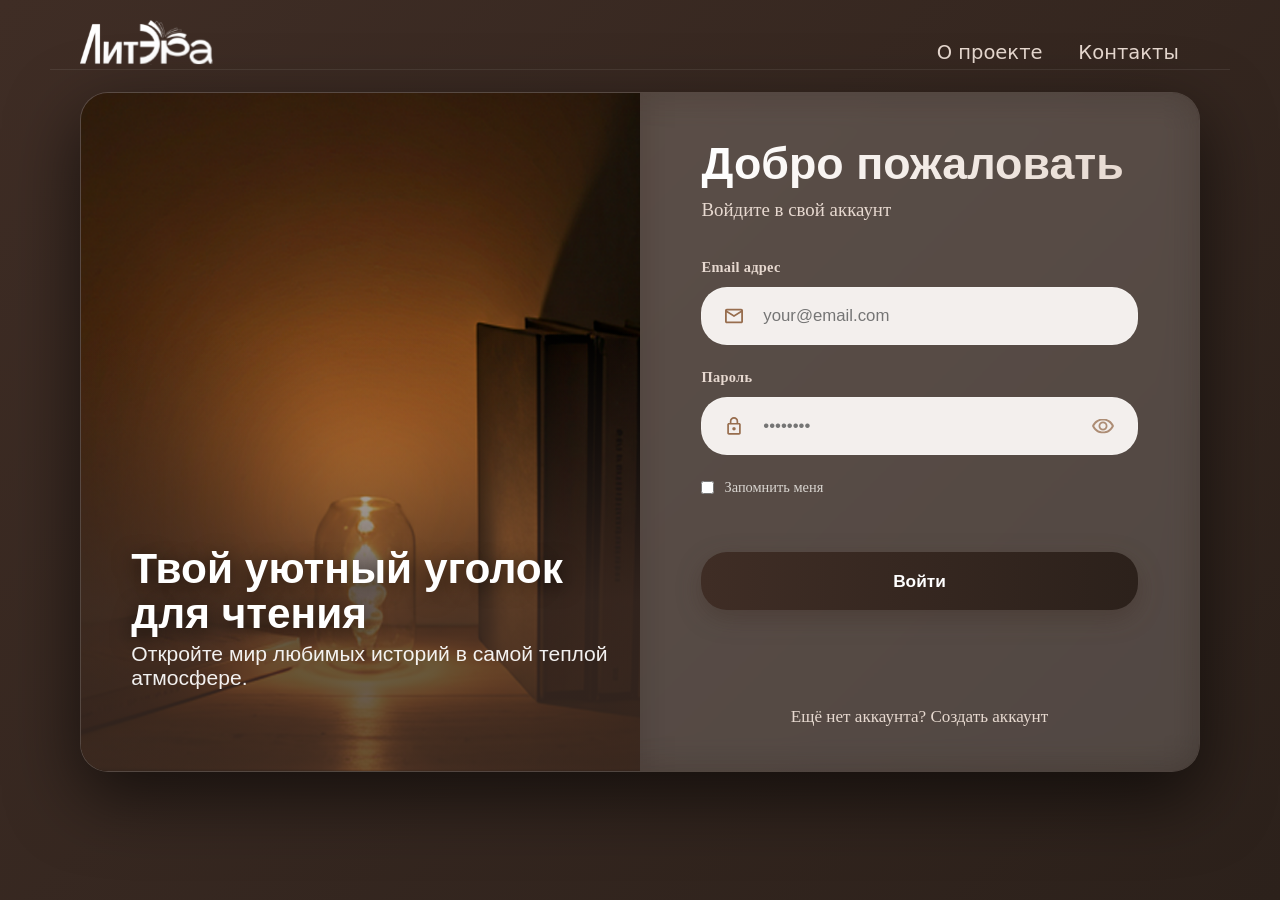
==== frontend/log.html @ 0c06b68d "new structure" ====
<!DOCTYPE html>
<html lang="ru">
<head>
    <meta charset="UTF-8">
    <meta name="viewport" content="width=device-width, initial-scale=1.0">
    <title>Вход • ЛитЭра</title>
    <link rel="stylesheet" href="css/log.css">
</head>
<body>

<div class="header_container">
    <div class="logo"><img src="log_img/Logo.svg" alt="ЛитЭра"></div>
    <div class="nav">
        <a href="#" class="tooltip-trigger" data-tooltip="about">О проекте</a>
        <a href="#" class="tooltip-trigger" data-tooltip="contact">Контакты</a>
    </div>
</div>
<hr>

<div class="autorization">
    <div class="left-part">
        <div class="left-text">
            <div class="your_ygolok">Твой уютный уголок для чтения</div>
            <div class="sub_your_ygolok">Откройте мир любимых историй в самой теплой атмосфере.</div>
        </div>
    </div>

    <div class="right-part">
        <div class="welcome">Добро пожаловать</div>
        <div class="account">Войдите в свой аккаунт</div>

        <div class="email_password">Email адрес</div>
        <div class="input-wrapper">
            <img src="log_img/email_icon.svg" class="input-icon" alt="">
            <input type="email" id="email" placeholder="your@email.com" required>
        </div>

        <div class="email_password">Пароль</div>
        <div class="input-wrapper">
            <img src="log_img/lock_icon.svg" class="input-icon" alt="">
            <input type="password" id="password" placeholder="••••••••" required>
            <img src="log_img/opened_eye_icon.svg" id="togglePassword" class="toggle-password" alt="">
        </div>

        <div class="me">
            <input type="checkbox" id="remember">
            <label for="remember">Запомнить меня</label>
        </div>

        <button id="loginBtn">Войти</button>

        <div class="none_account">
            Ещё нет аккаунта? <a href="register.html">Создать аккаунт</a>
        </div>
    </div>
</div>

<!-- TOOLTIP О ПРОЕКТЕ -->
<div class="tooltip" id="tooltip-about">
    <div class="tooltip-content">
        <p>«LitEra» - удобная платформа для чтения книг со встроенным трекером прогресса.</p>
        <p>Наша задача - сделать чтение книг не только комфортным, но и мотивирующим, позволяющую отслеживать чтение, ставить цели и анализировать привычки.</p>
    </div>
</div>

<!-- TOOLTIP КОНТАКТЫ -->
<div class="tooltip" id="tooltip-contact">
    <div class="tooltip-content">
        <p><strong>Есть вопросы или предложения?</strong></p>
        <div class="email-container">
            <span id="email-text">litera@gmail.com</span>
            <button class="copy-btn" id="copy-email-btn">📋</button>
        </div>
        <p>Мы всегда рады помочь Вам и услышать Ваши идеи для развития «LitEra», а также открыты к диалогу и сотрудничеству.</p>
    </div>
</div>

<script src="js/log.js"></script>
<script src="js/api.js"></script>
<script src="js/api-integration.js"></script>
</body>
</html>
---- frontend/css/log.css ----
@font-face {
    font-family: "Inter";
    src: url("../fonts/Inter-VariableFont_opsz,wght.ttf");
}

@font-face {
    font-family: "Lora";
    src: url("../fonts/Lora.ttf");
}

*,
*::before,
*::after {
    margin: 0;
    padding: 0;
    box-sizing: border-box;
}

html, body {
    height: 100%;
    overflow: hidden;
    background: linear-gradient(135deg, #3F2D25 0%, #2C211B 100%);
    font-family: "Inter", system-ui, sans-serif;
    color: white;
}

/* ==================== HEADER ==================== */
.header_container {
    display: flex;
    align-items: flex-end;
    justify-content: space-between;
    max-width: 1180px;
    margin: 0 auto;
    padding: 20px 4% 0 30px;
    width: 100%;
    gap: 2rem;
}

.header_container .logo img {
    height: 45px;
}

.header_container .nav {
    display: flex;
    align-items: center;
    gap: clamp(1.4rem, 2.8vw, 2.4rem);
    font-size: clamp(1.05rem, 2.2vw, 1.22rem);
    font-weight: 500;
    margin-bottom: 0.32rem;
}

.header_container .nav a {
    color: #E7D9D0;
    text-decoration: none;
    transition: color 0.3s ease;
}

.header_container .nav a:hover {
    color: white;
}

hr {
    max-width: 1180px;
    margin: 0 auto 1.4rem;
    height: 1px;
    background: rgba(255,255,255,0.08);
    border: none;
}

/* ==================== AUTH CONTAINER ==================== */
.autorization {
    width: 100%;
    max-width: 1120px;
    height: 78vh;
    max-height: 680px;
    border-radius: 28px;
    overflow: hidden;
    display: grid;
    grid-template-columns: 1fr 1fr;
    box-shadow: 0 25px 70px rgba(0, 0, 0, 0.6);
    margin: 0 auto;
    background: rgba(255,255,255,0.06);
    backdrop-filter: blur(16px);
    border: 1px solid rgba(255,255,255,0.1);
}

.left-part {
    background-image: url("../log_img/background_left_part.png");
    background-size: cover;
    background-position: center;
    position: relative;
    display: flex;
    align-items: flex-end;
}

.left-part::before {
    content: '';
    position: absolute;
    inset: 0;
    background: linear-gradient(to top, rgba(63,45,37,0.78) 25%, transparent 65%);
}

.left-text {
    position: absolute;
    left: 9%;
    bottom: 12%;
    display: flex;
    flex-direction: column;
    gap: 6px;
}

.your_ygolok {
    font-family: "Inter", sans-serif;
    font-weight: 700;
    font-size: clamp(1.85rem, 4.2vw, 2.65rem);
    line-height: 1.05;
    color: #fff;
    text-shadow: 0 4px 20px rgba(0,0,0,0.6);
}

.sub_your_ygolok {
    font-family: "Inter", sans-serif;
    font-weight: 500;
    font-size: clamp(1.05rem, 2.3vw, 1.32rem);
    color: rgba(255,255,255,0.93);
}

/* Правая часть */
.right-part {
    padding: 8% 11%;
    display: flex;
    flex-direction: column;
    background: rgba(255,255,255,0.07);
    backdrop-filter: blur(20px);
}

.welcome {
    font-family: "Inter", sans-serif;
    font-weight: 700;
    font-size: clamp(2.1rem, 4.5vw, 2.8rem);
    margin-bottom: 0.6rem;
    background: linear-gradient(90deg, #fff, #E7D9D0);
    -webkit-background-clip: text;
    -webkit-text-fill-color: transparent;
}

.account {
    font-family: "Lora", serif;
    color: #E7D9D0;
    font-size: 1.18rem;
    margin-bottom: 2.4rem;
}

.email_password {
    font-family: "Lora", serif;
    color: #E7D9D0;
    font-weight: 600;
    font-size: 0.9rem;
    margin-bottom: 0.7rem;
    letter-spacing: 0.3px;
}

.input-wrapper {
    position: relative;
    margin-bottom: 1.5rem;
}

.input-wrapper input {
    width: 100%;
    height: 58px;
    border: 1.5px solid rgba(255,255,255,0.15);
    border-radius: 26px;
    background: rgba(253, 250, 248, 0.95);
    padding: 0 3.8rem 0 3.8rem;
    font-size: 1.05rem;
    color: #3F2D25;
    outline: none;
    transition: all 0.3s ease;
}

.input-wrapper input:focus {
    border-color: #E7D9D0;
    box-shadow: 0 0 0 4px rgba(231, 217, 208, 0.25);
}

.input-icon {
    position: absolute;
    left: 1.45rem;
    top: 50%;
    transform: translateY(-50%);
    width: 18px;
    height: 18px;
    pointer-events: none;
    z-index: 2;
}

.toggle-password {
    position: absolute;
    right: 1.45rem;
    top: 50%;
    transform: translateY(-50%);
    width: 22px;
    height: 15px;
    cursor: pointer;
    z-index: 3;
    opacity: 0.75;
}

.toggle-password:hover {
    opacity: 1;
}

#loginBtn {
    background: linear-gradient(90deg, #3F2D25, #2C211B);
    width: 100%;
    height: 58px;
    border: none;
    border-radius: 26px;
    color: white;
    font-family: "Inter", sans-serif;
    font-weight: 700;
    font-size: 1.08rem;
    cursor: pointer;
    margin: 1.5rem 0 1.8rem 0;
    box-shadow: 0 8px 25px rgba(63, 45, 37, 0.4);
    transition: all 0.4s ease;
}

#loginBtn:hover {
    transform: translateY(-3px);
    box-shadow: 0 12px 30px rgba(63, 45, 37, 0.5);
}

.me {
    font-family: "Lora", serif;
    color: #D9D5D0;
    font-size: 0.9rem;
    display: flex;
    align-items: center;
    gap: 10px;
    margin-bottom: 2rem;
    cursor: pointer;
}

.none_account {
    font-family: "Lora", serif;
    color: #E7D9D0;
    font-size: 1.07rem;
    text-align: center;
    margin-top: auto;
}

.none_account a {
    color: #E7D9D0;
    text-decoration: none;
}

.none_account a:hover {
    color: white;
    text-decoration: underline;
}

/* Адаптив */
@media (max-width: 992px) {
    .autorization {
        grid-template-columns: 1fr;
        height: auto;
        max-height: none;
        min-height: 620px;
        margin: 20px 4%;
    }
    .left-part { height: 280px; order: -1; }
    .right-part { padding: 10% 9%; }
}

@media (max-width: 576px) {
    .autorization { margin: 15px 4%; border-radius: 22px; }
    .left-part { height: 240px; }
}

/* ==================== TOOLTIP ==================== */
.tooltip {
    position: absolute;
    display: none;
    background: #2C211B;
    border: 1px solid #E7D9D0;
    border-radius: 16px;
    padding: 24px 28px;
    box-shadow: 0 20px 50px rgba(0, 0, 0, 0.7);
    z-index: 1000;
    width: 420px;
    pointer-events: all;
}

.tooltip-content p {
    margin-bottom: 14px;
    line-height: 1.65;
    color: #E7D9D0;
}

.tooltip-content p:last-child {
    margin-bottom: 0;
}

.email-container {
    background: rgba(255,255,255,0.1);
    border: 1px solid rgba(231, 217, 208, 0.3);
    border-radius: 12px;
    padding: 12px 16px;
    display: flex;
    align-items: center;
    justify-content: space-between;
    margin: 16px 0;
    font-size: 1.2rem;
}

.copy-btn {
    background: none;
    border: none;
    font-size: 1.4rem;
    cursor: pointer;
    padding: 6px 10px;
    border-radius: 8px;
}

.copy-btn:hover {
    background: rgba(231, 217, 208, 0.2);
}
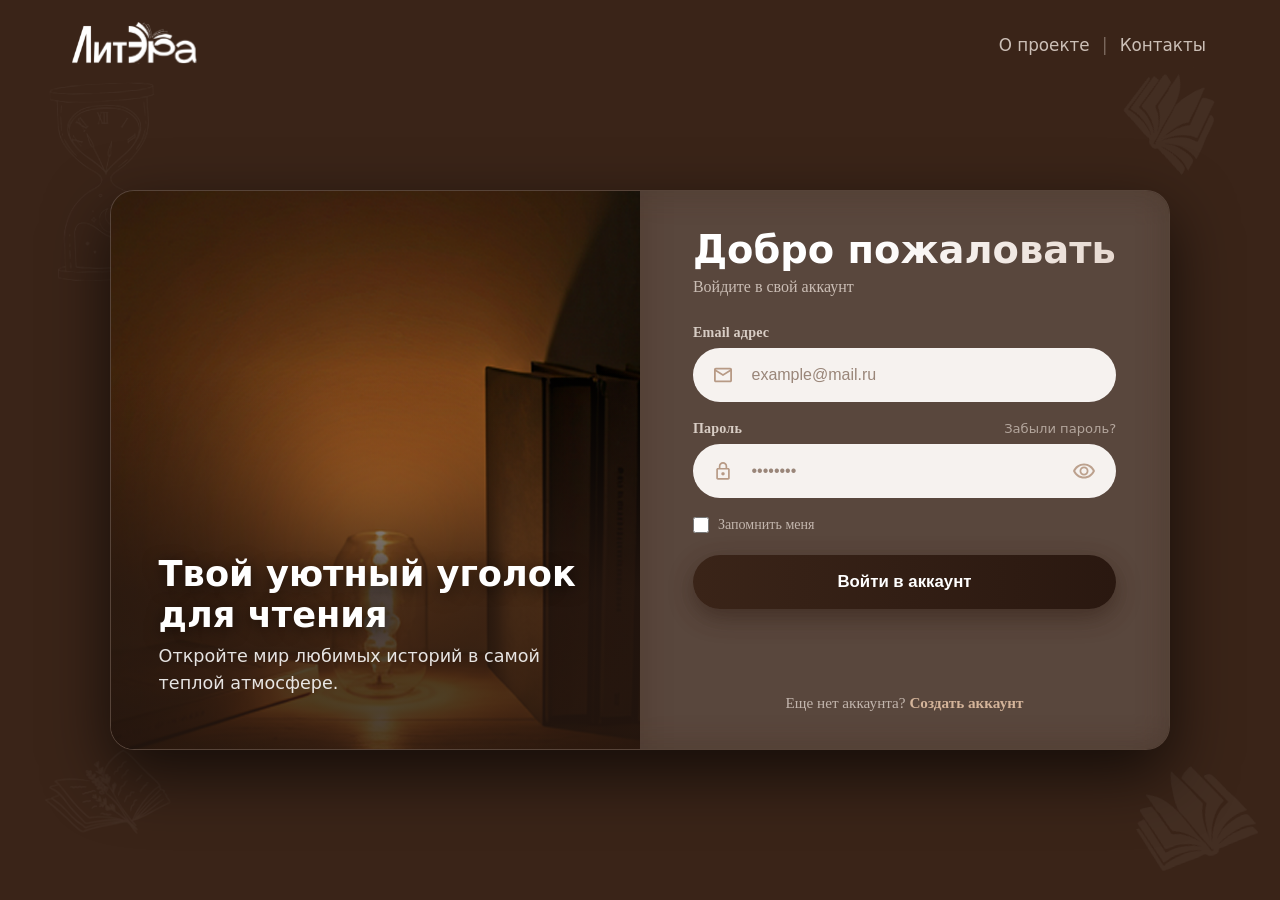
==== commit 396e22af: "починил читалку, обновил полки, пофиксил мобильную версию" ====
--- a/frontend/log.html
+++ b/frontend/log.html
@@ -4,76 +4,123 @@
     <meta charset="UTF-8">
     <meta name="viewport" content="width=device-width, initial-scale=1.0">
     <title>Вход • ЛитЭра</title>
-    <link rel="stylesheet" href="css/log.css">
+    <link rel="stylesheet" href="css/auth.css">
 </head>
 <body>
 
-<div class="header_container">
-    <div class="logo"><img src="log_img/Logo.svg" alt="ЛитЭра"></div>
-    <div class="nav">
-        <a href="#" class="tooltip-trigger" data-tooltip="about">О проекте</a>
-        <a href="#" class="tooltip-trigger" data-tooltip="contact">Контакты</a>
-    </div>
+<!-- Декоративные спрайты фона -->
+<div class="bg-decor" aria-hidden="true">
+    <img src="log_img/book.svg"  class="decor decor--tl" alt="">
+    <img src="log_img/book2.svg" class="decor decor--tr" alt="">
+    <img src="log_img/book3.svg" class="decor decor--bl" alt="">
+    <img src="log_img/book4.svg" class="decor decor--br" alt="">
 </div>
-<hr>
 
-<div class="autorization">
-    <div class="left-part">
-        <div class="left-text">
-            <div class="your_ygolok">Твой уютный уголок для чтения</div>
-            <div class="sub_your_ygolok">Откройте мир любимых историй в самой теплой атмосфере.</div>
-        </div>
-    </div>
+<!-- Шапка -->
+<header class="auth-header">
+    <a href="#" class="auth-logo">
+        <img src="log_img/Logo.svg" alt="ЛитЭра">
+    </a>
+    <nav class="auth-nav">
+        <button class="auth-nav__link tooltip-trigger" data-tooltip="about">О проекте</button>
+        <span class="auth-nav__sep">|</span>
+        <button class="auth-nav__link tooltip-trigger" data-tooltip="contact">Контакты</button>
+    </nav>
+</header>
 
-    <div class="right-part">
-        <div class="welcome">Добро пожаловать</div>
-        <div class="account">Войдите в свой аккаунт</div>
+<!-- Основной блок -->
+<main class="auth-wrap">
+    <div class="auth-card">
 
-        <div class="email_password">Email адрес</div>
-        <div class="input-wrapper">
-            <img src="log_img/email_icon.svg" class="input-icon" alt="">
-            <input type="email" id="email" placeholder="your@email.com" required>
+        <!-- Левая часть — фото -->
+        <div class="auth-card__left">
+            <div class="auth-card__left-text">
+                <p class="auth-card__tagline">Твой уютный уголок для чтения</p>
+                <p class="auth-card__sub">Откройте мир любимых историй в самой теплой атмосфере.</p>
+            </div>
         </div>
 
-        <div class="email_password">Пароль</div>
-        <div class="input-wrapper">
-            <img src="log_img/lock_icon.svg" class="input-icon" alt="">
-            <input type="password" id="password" placeholder="••••••••" required>
-            <img src="log_img/opened_eye_icon.svg" id="togglePassword" class="toggle-password" alt="">
+        <!-- Правая часть — форма -->
+        <div class="auth-card__right">
+            <h1 class="auth-title">Добро пожаловать</h1>
+            <p class="auth-subtitle">Войдите в свой аккаунт</p>
+
+            <label class="auth-label" for="email">Email адрес</label>
+            <div class="auth-input-wrap">
+                <img src="log_img/email_icon.svg" class="auth-input-icon" alt="">
+                <input type="email" id="email" class="auth-input"
+                       placeholder="example@mail.ru" autocomplete="email" required>
+            </div>
+
+            <div class="auth-label-row">
+                <label class="auth-label" for="password">Пароль</label>
+                <a href="#" class="auth-forgot">Забыли пароль?</a>
+            </div>
+            <div class="auth-input-wrap">
+                <img src="log_img/lock_icon.svg" class="auth-input-icon" alt="">
+                <input type="password" id="password" class="auth-input"
+                       placeholder="••••••••" autocomplete="current-password" required>
+                <img src="log_img/opened_eye_icon.svg" id="togglePassword"
+                     class="auth-eye" alt="Показать пароль">
+            </div>
+
+            <label class="auth-remember">
+                <input type="checkbox" id="remember">
+                <span>Запомнить меня</span>
+            </label>
+
+            <button id="loginBtn" class="auth-btn">Войти в аккаунт</button>
+
+            <p class="auth-switch">
+                Еще нет аккаунта?
+                <a href="register.html" class="auth-switch__link">Создать аккаунт</a>
+            </p>
         </div>
 
-        <div class="me">
-            <input type="checkbox" id="remember">
-            <label for="remember">Запомнить меня</label>
-        </div>
+    </div>
+</main>
 
-        <button id="loginBtn">Войти</button>
-
-        <div class="none_account">
-            Ещё нет аккаунта? <a href="register.html">Создать аккаунт</a>
-        </div>
+<!-- Тултип: О проекте -->
+<div class="auth-tooltip" id="tooltip-about" role="dialog" aria-label="О проекте">
+    <div class="auth-tooltip__deco" aria-hidden="true">
+        <img src="log_img/book.svg" alt="">
+    </div>
+    <p class="auth-tooltip__text">
+        «LitEra» — удобная платформа для чтения книг со встроенным трекером прогресса.
+        Наша задача — сделать чтение книг не только комфортным, но и мотивирующим,
+        позволяющую отслеживать чтение, ставить цели и анализировать привычки.
+    </p>
+    <div class="auth-tooltip__deco auth-tooltip__deco--br" aria-hidden="true">
+        <img src="log_img/book2.svg" alt="">
     </div>
 </div>
 
-<!-- TOOLTIP О ПРОЕКТЕ -->
-<div class="tooltip" id="tooltip-about">
-    <div class="tooltip-content">
-        <p>«LitEra» - удобная платформа для чтения книг со встроенным трекером прогресса.</p>
-        <p>Наша задача - сделать чтение книг не только комфортным, но и мотивирующим, позволяющую отслеживать чтение, ставить цели и анализировать привычки.</p>
+<!-- Тултип: Контакты -->
+<div class="auth-tooltip" id="tooltip-contact" role="dialog" aria-label="Контакты">
+    <div class="auth-tooltip__deco" aria-hidden="true">
+        <img src="log_img/book3.svg" alt="">
+    </div>
+    <p class="auth-tooltip__heading">Есть вопросы или предложения?</p>
+    <div class="auth-tooltip__email-row">
+        <span id="email-text" class="auth-tooltip__email">litera@gmail.com</span>
+        <button class="auth-tooltip__copy" id="copy-email-btn" aria-label="Скопировать email">
+            <svg viewBox="0 0 20 20" fill="none" width="18" height="18">
+                <rect x="7" y="7" width="10" height="11" rx="2" stroke="currentColor" stroke-width="1.6"/>
+                <path d="M13 7V5a2 2 0 0 0-2-2H5a2 2 0 0 0-2 2v8a2 2 0 0 0 2 2h2" stroke="currentColor" stroke-width="1.6"/>
+            </svg>
+        </button>
+    </div>
+    <p class="auth-tooltip__text">
+        Мы всегда рады помочь Вам и услышать Ваши идеи для развития «LitEra»,
+        а также открыты к диалогу и сотрудничеству.
+    </p>
+    <div class="auth-tooltip__deco auth-tooltip__deco--br" aria-hidden="true">
+        <img src="log_img/book4.svg" alt="">
     </div>
 </div>
 
-<!-- TOOLTIP КОНТАКТЫ -->
-<div class="tooltip" id="tooltip-contact">
-    <div class="tooltip-content">
-        <p><strong>Есть вопросы или предложения?</strong></p>
-        <div class="email-container">
-            <span id="email-text">litera@gmail.com</span>
-            <button class="copy-btn" id="copy-email-btn">📋</button>
-        </div>
-        <p>Мы всегда рады помочь Вам и услышать Ваши идеи для развития «LitEra», а также открыты к диалогу и сотрудничеству.</p>
-    </div>
-</div>
+<!-- Оверлей для закрытия тултипа -->
+<div class="tooltip-overlay" id="tooltip-overlay"></div>
 
 <script src="js/log.js"></script>
 <script src="js/api.js"></script>
--- a/frontend/css/auth.css
+++ b/frontend/css/auth.css
@@ -0,0 +1,486 @@
+/* ============================================================
+   auth.css — страницы входа и регистрации ЛитЭра
+   ============================================================ */
+
+@font-face {
+    font-family: "Inter";
+    src: url("../fonts/Inter-VariableFont_opsz,wght.ttf");
+}
+@font-face {
+    font-family: "Lora";
+    src: url("../fonts/Lora.ttf");
+}
+
+*, *::before, *::after { margin: 0; padding: 0; box-sizing: border-box; }
+
+html, body {
+    min-height: 100%;
+    overflow-x: hidden;
+    overflow-y: auto;
+    background: #3a2418;
+    font-family: "Inter", system-ui, sans-serif;
+    color: #f0e6de;
+}
+
+/* ── Фоновые декоративные спрайты ─────────────────────────── */
+.bg-decor {
+    position: fixed;
+    inset: 0;
+    pointer-events: none;
+    z-index: 0;
+    overflow: hidden;
+}
+.decor {
+    position: absolute;
+    opacity: .12;
+    filter: brightness(0) invert(1);
+    object-fit: contain;
+}
+.decor--tl { width: 160px; top:  8%; left:  2%; transform: rotate(-20deg); }
+.decor--tr { width: 130px; top:  6%; right: 3%; transform: rotate(15deg);  }
+.decor--bl { width: 140px; bottom: 6%; left: 3%; transform: rotate(10deg); }
+.decor--br { width: 120px; bottom: 4%; right: 2%; transform: rotate(-12deg); }
+
+/* ── Шапка ─────────────────────────────────────────────────── */
+.auth-header {
+    position: relative;
+    z-index: 10;
+    display: flex;
+    align-items: center;
+    justify-content: space-between;
+    max-width: 1200px;
+    margin: 0 auto;
+    padding: 22px 32px 0;
+}
+.auth-logo img {
+    height: 42px;
+    width: auto;
+    object-fit: contain;
+}
+.auth-nav {
+    display: flex;
+    align-items: center;
+    gap: 10px;
+}
+.auth-nav__link {
+    background: none;
+    border: none;
+    color: rgba(240,230,222,.80);
+    font-family: inherit;
+    font-size: 1.05rem;
+    font-weight: 500;
+    cursor: pointer;
+    padding: 4px 2px;
+    transition: color .2s;
+    text-decoration: none;
+}
+.auth-nav__link:hover,
+.auth-nav__link--active { color: #f0e6de; }
+.auth-nav__sep {
+    color: rgba(240,230,222,.35);
+    font-size: 1.1rem;
+    user-select: none;
+}
+
+/* ── Основной контейнер ────────────────────────────────────── */
+.auth-wrap {
+    position: relative;
+    z-index: 1;
+    display: flex;
+    align-items: center;
+    justify-content: center;
+    min-height: calc(100vh - 80px);
+    padding: 24px 16px 40px;
+}
+
+/* ── Карточка авторизации ──────────────────────────────────── */
+.auth-card {
+    display: grid;
+    grid-template-columns: 1fr 1fr;
+    width: 100%;
+    max-width: 1060px;
+    min-height: 560px;
+    border-radius: 24px;
+    overflow: hidden;
+    box-shadow: 0 24px 64px rgba(0,0,0,.65);
+    border: 1px solid rgba(255,255,255,.10);
+    background: rgba(255,255,255,.05);
+    backdrop-filter: blur(14px);
+}
+
+/* ── Левая часть — фото ────────────────────────────────────── */
+.auth-card__left {
+    background-image: url("../log_img/background_left_part.png");
+    background-size: cover;
+    background-position: center;
+    position: relative;
+    display: flex;
+    align-items: flex-end;
+    min-height: 300px;
+}
+.auth-card__left--reg {
+    background-image: url("../log_img/mykhaylo-kopyt-VGAQ5Vy35hk-unsplash.png");
+}
+.auth-card__left::before {
+    content: '';
+    position: absolute;
+    inset: 0;
+    background: linear-gradient(to top, rgba(40,24,16,.82) 28%, transparent 68%);
+}
+.auth-card__left-text {
+    position: relative;
+    z-index: 1;
+    padding: 0 9% 10%;
+    display: flex;
+    flex-direction: column;
+    gap: 8px;
+}
+.auth-card__tagline {
+    font-weight: 700;
+    font-size: clamp(1.5rem, 3.2vw, 2.2rem);
+    line-height: 1.15;
+    color: #fff;
+    text-shadow: 0 3px 16px rgba(0,0,0,.55);
+}
+.auth-card__sub {
+    font-size: clamp(.9rem, 1.8vw, 1.1rem);
+    color: rgba(255,255,255,.88);
+    line-height: 1.5;
+}
+
+/* ── Правая часть — форма ──────────────────────────────────── */
+.auth-card__right {
+    padding: 7% 10%;
+    display: flex;
+    flex-direction: column;
+    background: rgba(255,255,255,.07);
+    backdrop-filter: blur(20px);
+    overflow-y: auto;
+}
+
+/* Заголовок с кнопкой назад (регистрация) */
+.auth-title-row {
+    display: flex;
+    align-items: center;
+    gap: 12px;
+    margin-bottom: 6px;
+}
+.auth-back {
+    display: flex;
+    align-items: center;
+    justify-content: center;
+    width: 34px;
+    height: 34px;
+    border-radius: 50%;
+    background: rgba(255,255,255,.12);
+    border: 1px solid rgba(255,255,255,.18);
+    transition: background .2s;
+    flex-shrink: 0;
+}
+.auth-back:hover { background: rgba(255,255,255,.22); }
+.auth-back img { width: 18px; height: 18px; object-fit: contain; }
+
+.auth-title {
+    font-size: clamp(1.7rem, 3.5vw, 2.4rem);
+    font-weight: 700;
+    line-height: 1.15;
+    background: linear-gradient(90deg, #fff 40%, #E7D9D0);
+    -webkit-background-clip: text;
+    -webkit-text-fill-color: transparent;
+    background-clip: text;
+    margin-bottom: 6px;
+}
+/* Когда заголовок без row */
+.auth-card__right > .auth-title { margin-bottom: 6px; }
+
+.auth-subtitle {
+    font-family: "Lora", serif;
+    color: rgba(240,230,222,.75);
+    font-size: 1rem;
+    margin-bottom: 28px;
+}
+
+/* Метки */
+.auth-label {
+    display: block;
+    font-family: "Lora", serif;
+    font-size: .88rem;
+    font-weight: 600;
+    color: rgba(240,230,222,.85);
+    margin-bottom: 7px;
+    letter-spacing: .2px;
+}
+.auth-label-row {
+    display: flex;
+    align-items: center;
+    justify-content: space-between;
+    margin-bottom: 7px;
+}
+.auth-label-row .auth-label { margin-bottom: 0; }
+.auth-forgot {
+    font-size: .82rem;
+    color: rgba(240,230,222,.60);
+    text-decoration: none;
+    transition: color .2s;
+}
+.auth-forgot:hover { color: #f0e6de; }
+
+/* Поля ввода */
+.auth-input-wrap {
+    position: relative;
+    margin-bottom: 18px;
+}
+.auth-input {
+    width: 100%;
+    height: 54px;
+    border: 1.5px solid rgba(255,255,255,.14);
+    border-radius: 28px;
+    background: rgba(253,250,248,.96);
+    padding: 0 3.6rem 0 3.6rem;
+    font-size: 1rem;
+    color: #3a2418;
+    outline: none;
+    font-family: "Inter", sans-serif;
+    transition: border-color .25s, box-shadow .25s;
+}
+.auth-input::placeholder { color: #9a8679; }
+.auth-input:focus {
+    border-color: #d4b49a;
+    box-shadow: 0 0 0 4px rgba(212,180,154,.22);
+}
+.auth-input-icon {
+    position: absolute;
+    left: 1.3rem;
+    top: 50%;
+    transform: translateY(-50%);
+    width: 18px;
+    height: 18px;
+    pointer-events: none;
+    z-index: 2;
+    opacity: .65;
+}
+.auth-eye {
+    position: absolute;
+    right: 1.3rem;
+    top: 50%;
+    transform: translateY(-50%);
+    width: 22px;
+    height: 16px;
+    cursor: pointer;
+    z-index: 3;
+    opacity: .6;
+    transition: opacity .2s;
+}
+.auth-eye:hover { opacity: 1; }
+
+/* Запомнить меня */
+.auth-remember {
+    display: flex;
+    align-items: center;
+    gap: 9px;
+    font-family: "Lora", serif;
+    font-size: .88rem;
+    color: rgba(240,230,222,.70);
+    cursor: pointer;
+    margin-bottom: 22px;
+    user-select: none;
+}
+.auth-remember input[type="checkbox"] {
+    width: 16px;
+    height: 16px;
+    accent-color: #d4b49a;
+    cursor: pointer;
+    flex-shrink: 0;
+}
+
+/* Кнопка */
+.auth-btn {
+    width: 100%;
+    height: 54px;
+    border: none;
+    border-radius: 28px;
+    background: linear-gradient(90deg, #3a2418, #2a1810);
+    color: #fff;
+    font-family: "Inter", sans-serif;
+    font-weight: 700;
+    font-size: 1.05rem;
+    cursor: pointer;
+    box-shadow: 0 8px 24px rgba(40,20,10,.45);
+    transition: transform .2s, box-shadow .2s;
+    margin-bottom: 20px;
+}
+.auth-btn:hover {
+    transform: translateY(-2px);
+    box-shadow: 0 12px 28px rgba(40,20,10,.55);
+}
+.auth-btn:active { transform: translateY(0); }
+.auth-btn:disabled {
+    opacity: .6;
+    cursor: not-allowed;
+    transform: none;
+}
+
+/* Ссылка «Создать аккаунт» */
+.auth-switch {
+    font-family: "Lora", serif;
+    font-size: .95rem;
+    color: rgba(240,230,222,.70);
+    text-align: center;
+    margin-top: auto;
+}
+.auth-switch__link {
+    color: #d4b49a;
+    font-weight: 600;
+    text-decoration: none;
+    transition: color .2s;
+}
+.auth-switch__link:hover { color: #e8c8a8; text-decoration: underline; }
+
+/* ── Тултипы ───────────────────────────────────────────────── */
+.auth-tooltip {
+    position: fixed;
+    z-index: 600;
+    background: #2a1810;
+    border: 1px solid rgba(231,217,208,.20);
+    border-radius: 20px;
+    padding: 28px 28px 24px;
+    width: min(420px, calc(100vw - 32px));
+    box-shadow: 0 20px 60px rgba(0,0,0,.70);
+    display: none;
+    flex-direction: column;
+    gap: 14px;
+    /* Позиция задаётся JS */
+}
+.auth-tooltip--open { display: flex; }
+
+.auth-tooltip__deco {
+    position: absolute;
+    top: 16px;
+    left: 16px;
+    width: 36px;
+    height: 36px;
+    opacity: .18;
+    filter: brightness(0) invert(1);
+}
+.auth-tooltip__deco img { width: 100%; height: 100%; object-fit: contain; }
+.auth-tooltip__deco--br {
+    top: auto;
+    left: auto;
+    bottom: 14px;
+    right: 16px;
+    width: 44px;
+    height: 44px;
+}
+
+.auth-tooltip__heading {
+    font-size: 1.05rem;
+    font-weight: 600;
+    color: rgba(240,230,222,.90);
+    text-align: center;
+    padding-top: 4px;
+}
+.auth-tooltip__text {
+    font-family: "Lora", serif;
+    font-size: .95rem;
+    line-height: 1.7;
+    color: rgba(240,230,222,.80);
+    text-align: center;
+}
+.auth-tooltip__email-row {
+    display: flex;
+    align-items: center;
+    justify-content: center;
+    gap: 10px;
+    background: rgba(255,255,255,.08);
+    border: 1px solid rgba(231,217,208,.20);
+    border-radius: 12px;
+    padding: 12px 18px;
+}
+.auth-tooltip__email {
+    font-size: 1.15rem;
+    font-weight: 700;
+    color: #f0e6de;
+    letter-spacing: .3px;
+}
+.auth-tooltip__copy {
+    background: none;
+    border: none;
+    color: rgba(240,230,222,.65);
+    cursor: pointer;
+    padding: 4px;
+    border-radius: 6px;
+    display: flex;
+    align-items: center;
+    transition: color .2s, background .2s;
+}
+.auth-tooltip__copy:hover {
+    color: #f0e6de;
+    background: rgba(255,255,255,.10);
+}
+
+/* Оверлей */
+.tooltip-overlay {
+    display: none;
+    position: fixed;
+    inset: 0;
+    z-index: 590;
+    background: rgba(0,0,0,.30);
+    backdrop-filter: blur(1px);
+}
+.tooltip-overlay--open { display: block; }
+
+/* ── Адаптив ───────────────────────────────────────────────── */
+@media (max-width: 900px) {
+    .auth-card {
+        grid-template-columns: 1fr;
+        max-width: 520px;
+        min-height: unset;
+    }
+    .auth-card__left { min-height: 240px; }
+    .auth-card__right { padding: 8% 9%; }
+}
+
+@media (max-width: 600px) {
+    .auth-header { padding: 16px 16px 0; }
+    .auth-logo img { height: 34px; }
+    .auth-nav__link { font-size: .9rem; }
+
+    .auth-wrap { padding: 16px 12px 32px; min-height: calc(100vh - 64px); }
+
+    .auth-card {
+        max-width: 100%;
+        border-radius: 20px;
+    }
+    .auth-card__left { min-height: 180px; }
+    .auth-card__tagline { font-size: 1.3rem; }
+    .auth-card__sub { font-size: .85rem; }
+
+    .auth-card__right { padding: 22px 18px 26px; }
+
+    .auth-title { font-size: 1.6rem; }
+    .auth-subtitle { font-size: .9rem; margin-bottom: 20px; }
+    .auth-label { font-size: .82rem; }
+
+    .auth-input { height: 50px; font-size: .95rem; }
+    .auth-input-wrap { margin-bottom: 14px; }
+
+    .auth-btn { height: 50px; font-size: 1rem; }
+
+    .auth-tooltip {
+        bottom: 16px !important;
+        top: auto !important;
+        left: 16px !important;
+        right: 16px !important;
+        width: auto;
+    }
+
+    .decor--tl, .decor--tr { width: 90px; }
+    .decor--bl, .decor--br { width: 80px; }
+}
+
+@media (max-width: 380px) {
+    .auth-card__right { padding: 18px 14px 22px; }
+    .auth-title { font-size: 1.4rem; }
+    .auth-input { height: 46px; }
+    .auth-btn { height: 46px; }
+}
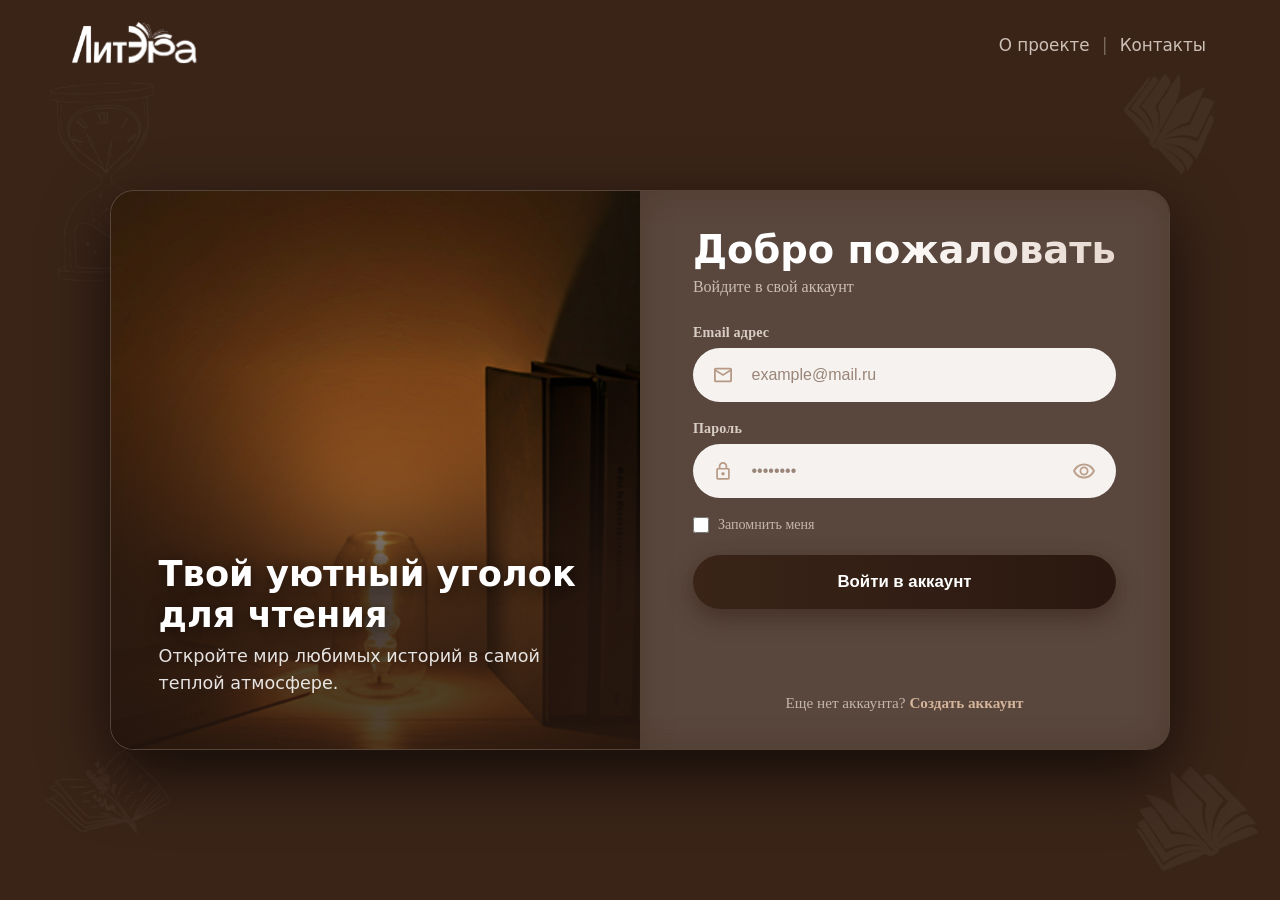
==== commit 46e4b69e: "fix: 9 UI/UX issues - modal statuses, shelf popups, logout btn, back arrow, register btn text, forgo" ====
--- a/frontend/log.html
+++ b/frontend/log.html
@@ -52,10 +52,7 @@
                        placeholder="example@mail.ru" autocomplete="email" required>
             </div>
 
-            <div class="auth-label-row">
-                <label class="auth-label" for="password">Пароль</label>
-                <a href="#" class="auth-forgot">Забыли пароль?</a>
-            </div>
+            <label class="auth-label" for="password">Пароль</label>
             <div class="auth-input-wrap">
                 <img src="log_img/lock_icon.svg" class="auth-input-icon" alt="">
                 <input type="password" id="password" class="auth-input"
@@ -122,8 +119,7 @@
 <!-- Оверлей для закрытия тултипа -->
 <div class="tooltip-overlay" id="tooltip-overlay"></div>
 
+<script src="js/api.js"></script>
 <script src="js/log.js"></script>
-<script src="js/api.js"></script>
-<script src="js/api-integration.js"></script>
 </body>
 </html>
--- a/frontend/css/auth.css
+++ b/frontend/css/auth.css
@@ -169,16 +169,21 @@
     display: flex;
     align-items: center;
     justify-content: center;
-    width: 34px;
-    height: 34px;
+    width: 52px;
+    height: 52px;
     border-radius: 50%;
-    background: rgba(255,255,255,.12);
-    border: 1px solid rgba(255,255,255,.18);
-    transition: background .2s;
+    background: transparent;
+    border: none;
+    transition: opacity .2s;
     flex-shrink: 0;
-}
-.auth-back:hover { background: rgba(255,255,255,.22); }
-.auth-back img { width: 18px; height: 18px; object-fit: contain; }
+    cursor: pointer;
+}
+.auth-back:hover { opacity: .7; }
+.auth-back img {
+    width: 52px;
+    height: 52px;
+    object-fit: contain;
+}
 
 .auth-title {
     font-size: clamp(1.7rem, 3.5vw, 2.4rem);
